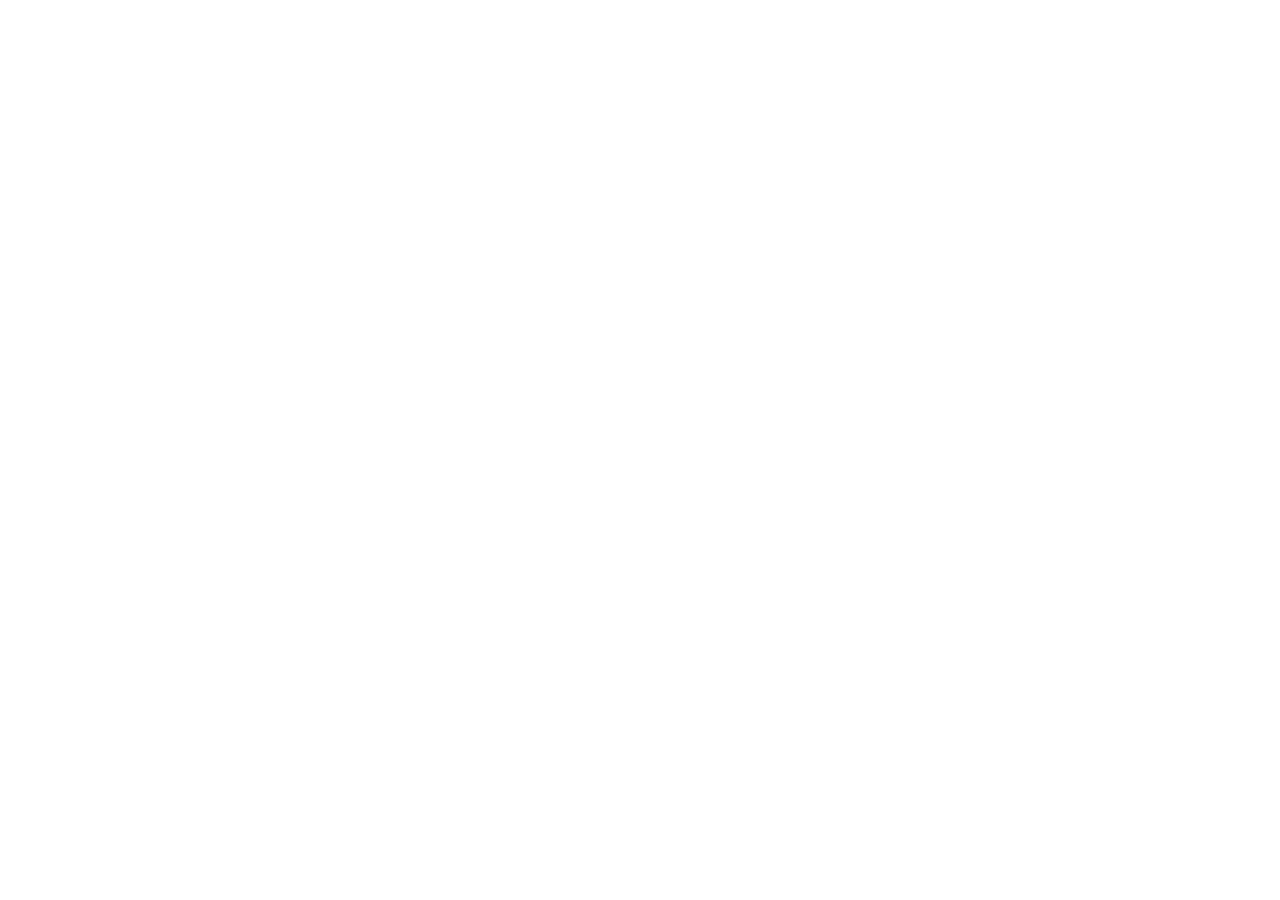
==== index.html @ b69c20f0 "add login redirect" ====
<!DOCTYPE html>
<html lang="en">
<head>
    <meta charset="UTF-8">
    <meta name="viewport" content="width=device-width, initial-scale=1.0">
    <title>Battleship Game</title>
    <link rel="stylesheet" href="style.css">
    <script>
        // 1. nhat token url ngay lap tuc
        const urlParams = new URLSearchParams(window.location.search);
        const tokenFromUrl = urlParams.get('token');

        if (tokenFromUrl) {
            localStorage.setItem("userToken", tokenFromUrl);
            window.history.replaceState({}, document.title, window.location.pathname);
        }

        // 2. kiem tra xem co ve khong
        if (!localStorage.getItem("userToken")) {
            alert("Bạn chưa đăng nhập! Vui lòng quay lại trang Login.");
            window.location.href = "https://haduyminh5a1.github.io/Frontend/pages/login2.html"; 
        }
    </script>
</head>
<body>
    <h1>BATTLESHIP GAME</h1>
    <button id="btn-logout" style="position: fixed; top: 20px; right: 20px; z-index: 1000; padding: 10px 20px; background: #e74c3c; color: white; border: none; border-radius: 5px; cursor: pointer; font-weight: bold; box-shadow: 0 4px #c0392b;">
    ĐĂNG XUẤT
    </button>
    <div id="start-modal" class="modal-overlay" style="display: flex;">
        <div class="modal-content">
            <h2 id="start-title">BATTLESHIP COMMAND</h2>
            <p>Select your engagement mode:</p>
            <div style="display: flex; gap: 20px; justify-content: center; margin-top: 20px;">
                <button id="btn-single-player" class="start-game-btn">VS A.I</button>
                <button id="btn-local-pvp" class="start-game-btn" style="background: #e74c3c; box-shadow: 0 8px 0px #c0392b;">LOCAL PVP</button>
            </div>
        </div>
    </div>

    <div id="fog-of-war-modal" class="modal-overlay" style="display: none; z-index: 200; backdrop-filter: blur(15px);">
        <div class="modal-content" style="background: rgba(255, 255, 255, 0.9);">
            <h2 id="fog-title" style="font-size: 2.5rem; color: #e74c3c;">PLAYER 2'S TURN</h2>
            <p>Please pass the device to your opponent. No peeking!</p>
            <button id="btn-ready" class="start-game-btn" style="margin-top: 20px;">I'M READY</button>
        </div>
    </div>

    <div id="main-game-area" style="display: none;">
        
        <div class="top-info">
            <div class="difficulty-group">
                <label for="difficulty-select">Difficulty:</label>
                <select id="difficulty-select">
                    <option value="easy">Easy (Random)</option>
                    <option value="hard" selected>Hard (AI Hunter)</option>
                </select>
            </div>
            <p id="status-text">Status: Preparing fleet...</p>
        </div>

        <div class="setup-section">
            <div id="ship-dock" class="dock-container"></div>
            <div class="orientation-wrapper">
                <div class="button-group">
                    <button id="btn-horizontal" class="active">Horizontal</button>
                    <button id="btn-vertical">Vertical</button>
                </div>
            </div>
        </div>

        <div class="game-container">
            <div class="board-wrapper p1-area">
                <div class="board-header">
                    <h3 style="margin: 0;">Your Fleet</h3>
                <div style="display: flex; gap: 5px;">
                    <button id="btn-random-p1" class="toggle-btn" style="padding: 5px 10px; font-size: 0.7rem;">🎲 Random</button>
                    <button id="btn-lock-p1" class="toggle-btn" style="padding: 5px 10px; font-size: 0.7rem;">🔒 Lock</button>
                    <button id="toggle-fleet-btn" class="toggle-btn" style="padding: 5px 10px; font-size: 0.7rem;">👁️ Show</button>
                </div>
                </div>
                <div id="player-board" class="board fleet-hidden"></div>
            </div>
    
    <div class="board-wrapper p2-area">
        <div class="board-header">
            <h3 style="margin: 0;">Enemy Fleet</h3>
        <div style="display: flex; gap: 5px;">
            <button id="btn-random-p2" class="toggle-btn" style="display:none; padding: 5px 10px; font-size: 0.7rem;">🎲 Random</button>
            <button id="btn-lock-p2" class="toggle-btn" style="display:none; padding: 5px 10px; font-size: 0.7rem;">🔒 Lock</button>
        </div>
        </div>
        <div id="cpu-board" class="board"></div>
    </div>
    </div>
    </div>
    <div id="game-modal" class="modal-overlay">
        <div class="modal-content">
            <h2 id="modal-title">Notification</h2>
            <p id="modal-message"></p>
            <button id="modal-btn">Confirm</button>
        </div>
    </div>

    <div id="audio-container" style="display: none;">
        <audio id="sfx-hit" src="./assets/sfx/hit.mp3" preload="auto"></audio>
        <audio id="sfx-miss" src="./assets/sfx/miss.mp3" preload="auto"></audio>
        <audio id="sfx-placingShip" src="./assets/sfx/placingShip.mp3" preload="auto"></audio>
        <audio id="sfx-battlestart" src="./assets/sfx/battlestart.mp3" preload="auto"></audio>
        <audio id="sfx-defeat" src="./assets/sfx/defeat.mp3" preload="auto"></audio>
        <audio id="sfx-victory" src="./assets/sfx/victory.mp3" preload="auto"></audio>
        <audio id="bgm-ocean" src="./assets/sfx/bgm.mp3" preload="auto" loop></audio>
    </div>
    <script type="module" src="./js/game.js"></script>
    <script type="module" src="./js/audio.js"></script>
</body>
</html>
---- style.css ----
:root {
    --cell-size: 40px; 
    --border-color: #444;
    --sea-gradient: linear-gradient(180deg, #e1f5fe 0%, #b3e5fc 100%);
    --accent-teal: #00acc1;
}

* { 
    box-sizing: border-box; 
}

body {
    font-family: 'Segoe UI', Tahoma, Geneva, Verdana, sans-serif;
    display: flex; 
    flex-direction: column; 
    align-items: center;
    background: var(--sea-gradient); 
    min-height: 100vh; 
    margin: 0; 
    padding: 20px;
}

h1 { 
    color: #1a237e; 
    margin-bottom: 5px; 
    text-transform: uppercase;
    letter-spacing: 2px;
}

#main-game-area {
    width: 100%; 
    display: none; 
    flex-direction: column; 
    align-items: center;
}

.top-info {
    display: flex;
    flex-direction: column;
    align-items: center;
    gap: 10px;
    margin-bottom: 20px;
}

.difficulty-group {
    display: flex; 
    align-items: center; 
    gap: 10px; 
    font-weight: bold;
    color: #37474f;
}

#difficulty-select {
    padding: 8px 15px; 
    border-radius: 50px; 
    border: 2px solid var(--accent-teal); 
    outline: none;
    background: white;
    font-weight: 600;
}

#status-text {
    font-weight: bold; 
    text-transform: uppercase; 
    color: #455a64;
    margin: 5px 0;
    font-size: 0.9rem;
    letter-spacing: 1px;
    padding: 8px 16px;
    background: rgba(255, 255, 255, 0.6);
    border-radius: 20px;
    transition: all 0.3s ease;
}

.setup-section {
    display: flex;
    flex-direction: column;
    align-items: center;
    background: rgba(255, 255, 255, 0.4);
    border-radius: 25px;
    padding: 20px;
    margin-bottom: 20px;
    box-shadow: 0 8px 32px rgba(0, 0, 0, 0.05);
    backdrop-filter: blur(8px);
}

.dock-container {
    display: flex; 
    justify-content: center; 
    align-items: center; 
    gap: 25px;
    min-height: 220px; 
    margin-bottom: 10px;
}

.orientation-wrapper {
    display: flex;
    justify-content: center;
    width: 100%;
    padding-top: 15px;
    border-top: 1px solid rgba(0, 0, 0, 0.05);
}

.button-group {
    display: flex; 
    background: #fff; 
    padding: 5px; 
    border-radius: 50px;
    box-shadow: inset 0 2px 5px rgba(0,0,0,0.05);
}

.button-group button {
    padding: 10px 30px; 
    border: none; 
    border-radius: 50px; 
    background: transparent;
    color: #666; 
    font-weight: bold; 
    cursor: pointer; 
    transition: all 0.3s ease;
}

.button-group button.active {
    background: var(--accent-teal); 
    color: white; 
    box-shadow: 0 4px 15px rgba(0, 172, 193, 0.3);
}

.dock-ship {
    height: var(--cell-size);
    background-size: 100% 100%;
    background-repeat: no-repeat;
    background-position: center;
    cursor: grab;
    filter: drop-shadow(0 4px 8px rgba(0,0,0,0.2));
    transition: transform 0.2s ease;
}

.dock-ship.vertical { 
    transform: rotate(90deg); 
}

.dock-ship:active { 
    cursor: grabbing; 
}

.carrier { width: calc(var(--cell-size) * 5); background-image: url('./assets/carrier.png'); }
.battleship { width: calc(var(--cell-size) * 4); background-image: url('./assets/battleship.png'); }
.cruiser { width: calc(var(--cell-size) * 3); background-image: url('./assets/cruiser.png'); }
.submarine { width: calc(var(--cell-size) * 3); background-image: url('./assets/submarine.png'); }
.destroyer { width: calc(var(--cell-size) * 2); background-image: url('./assets/destroyer.png'); }

.game-container { 
    display: flex; 
    gap: 40px; 
    justify-content: center; 
}

.board-wrapper {
    display: flex;
    flex-direction: column;
    align-items: center;
}

.board-header {
    display: flex;
    justify-content: space-between;
    align-items: center;
    width: calc(var(--cell-size) * 10);
    height: 40px;
    margin-bottom: 10px;
}

.board-header h3 {
    margin: 0;
    color: #1a237e;
    font-weight: 800;
    font-size: 1.1rem;
}

.board {
    position: relative;
    display: grid;
    grid-template-columns: repeat(10, var(--cell-size));
    grid-template-rows: repeat(10, var(--cell-size));
    background-color: #81d4fa;
    border: 2px solid var(--border-color);
    box-shadow: 0 10px 25px rgba(0,0,0,0.1);
    padding: 0;
    overflow: hidden;
}

.ship-display {
    position: absolute;
    background-size: 100% 100%;
    background-repeat: no-repeat;
    pointer-events: none;
    z-index: 5;
}

.cell {
    width: var(--cell-size);
    height: var(--cell-size);
    border: 1px solid rgba(255, 255, 255, 0.3);
    transition: background-color 0.2s;
}

.cell.hit { 
    background-color: rgba(255, 0, 0, 0.5);
    display: flex; 
    justify-content: center; 
    align-items: center; 
    z-index: 6;
}

.cell.hit::after { 
    content: '💥'; 
    font-size: 20px; 
}

.cell.miss { 
    background-color: #1a237e; 
    opacity: 1;
    z-index: 6;
}

.cell.p2-shot.hit { 
    background-color: rgba(255, 200, 0, 0.7) !important; 
}

.cell.p2-shot.hit::after { 
    content: '⭐'; 
    font-size: 20px; 
}

.cell.p2-shot.miss { 
    background-color: rgba(46, 160, 67, 0.8) !important; 
    opacity: 1 !important;
}

#cpu-board {
    background-color: rgba(255, 160, 80, 0.4) !important;
}

#cpu-board .cell {
    border: 1px solid rgba(255, 255, 255, 0.4);
}

.cell:hover { 
    background-color: rgba(0, 150, 136, 0.4); 
    cursor: cell; 
}

.cell.preview-valid { 
    background-color: rgba(46, 204, 113, 0.7) !important; 
}

.cell.preview-invalid { 
    background-color: rgba(231, 76, 60, 0.7) !important; 
}
.modal-overlay {
    position: fixed; 
    inset: 0; 
    background: rgba(0,0,0,0.85);
    display: none; 
    justify-content: center; 
    align-items: center; 
    z-index: 100;
    backdrop-filter: blur(5px);
}

.modal-content { 
    background: white; 
    padding: 50px; 
    border-radius: 30px; 
    text-align: center;
    box-shadow: 0 20px 60px rgba(0,0,0,0.3);
}

.modal-content h2 {
    font-weight: 900;
    color: #212121;
    margin-bottom: 10px;
    font-size: 2rem;
}

.modal-content p {
    color: #666;
    margin-bottom: 30px;
}

.start-game-btn, #modal-btn {
    padding: 18px 70px; 
    font-size: 1.3rem; 
    background: var(--accent-teal);
    color: white; 
    border: none; 
    border-radius: 50px; 
    cursor: pointer;
    font-weight: bold; 
    text-transform: uppercase;
    box-shadow: 0 8px 0px #006064;
    transition: all 0.2s;
}

.start-game-btn:hover, #modal-btn:hover { 
    background: #00bcd4; 
    transform: translateY(-2px); 
}

.start-game-btn:active, #modal-btn:active { 
    transform: translateY(4px); 
    box-shadow: 0 2px 0px #006064; 
}

.fleet-hidden .ship-display {
    opacity: 0 !important;
    pointer-events: none;
    transition: opacity 0.3s ease;
}

.toggle-btn {
    padding: 8px 16px;
    border-radius: 50px;
    border: 2px solid var(--accent-teal);
    background: white;
    color: var(--accent-teal);
    font-weight: 800;
    cursor: pointer;
    transition: all 0.2s;
    font-size: 0.9rem;
    box-shadow: 0 4px 6px rgba(0,0,0,0.1);
}

.toggle-btn:hover {
    background: var(--accent-teal);
    color: white;
    transform: translateY(-2px);
}

.toggle-btn:disabled {
    opacity: 0.5;
    cursor: not-allowed;
    transform: none;
}

#fog-of-war-modal {
    background: radial-gradient(circle, rgba(44, 62, 80, 0.9) 0%, rgba(0, 0, 0, 0.95) 100%);
    animation: fadeIn 0.5s ease;
}

@keyframes fadeIn {
    from { opacity: 0; }
    to { opacity: 1; }
}

.modal-content h2#fog-title {
    text-shadow: 0 0 10px rgba(231, 76, 60, 0.5);
    letter-spacing: 3px;
    margin-bottom: 20px;
}

.shake {
    animation: shake 0.5s;
}

@keyframes shake {
    0% { transform: translate(1px, 1px) rotate(0deg); }
    10% { transform: translate(-1px, -2px) rotate(-1deg); }
    20% { transform: translate(-3px, 0px) rotate(1deg); }
    30% { transform: translate(3px, 2px) rotate(0deg); }
    40% { transform: translate(1px, -1px) rotate(1deg); }
    50% { transform: translate(-1px, 2px) rotate(-1deg); }
    100% { transform: translate(1px, 1px) rotate(0deg); }
}
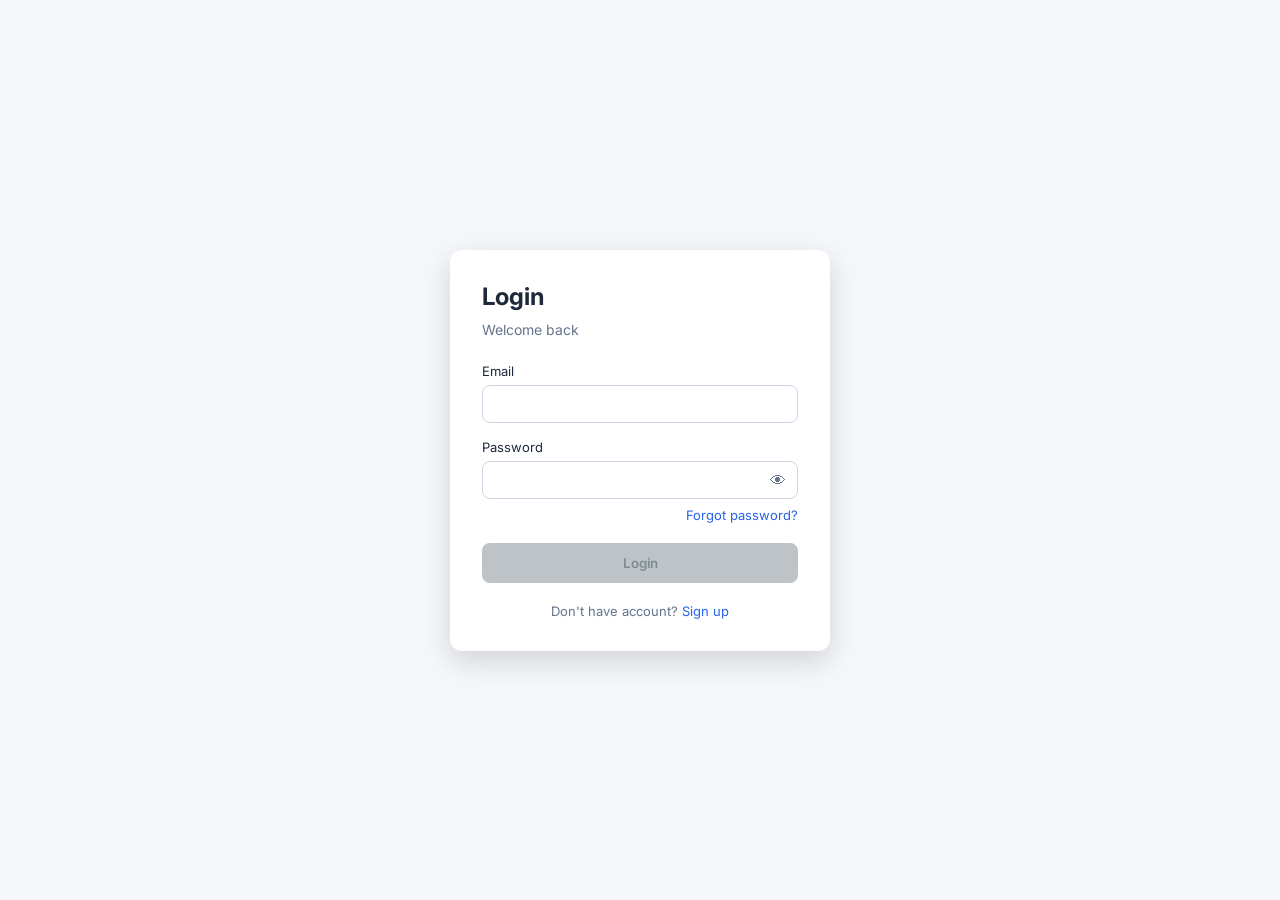
==== commit 7b3859c1: "Refactor authentication and styling for SPA - Updated logout functionality to use SPA navigation ins" ====
--- a/index.html
+++ b/index.html
@@ -1,12 +1,16 @@
 <!DOCTYPE html>
 <html lang="en">
+
 <head>
     <meta charset="UTF-8">
     <meta name="viewport" content="width=device-width, initial-scale=1.0">
     <title>Battleship Game</title>
-    <link rel="stylesheet" href="style.css">
+    
+    <link href="https://fonts.googleapis.com/css2?family=Inter:wght@400;500;600;700&display=swap" rel="stylesheet">
+    <link rel="stylesheet" href="./css/style.css">
+    <link rel="stylesheet" href="./css/style3.css">
+    
     <script>
-        // 1. nhat token url ngay lap tuc
         const urlParams = new URLSearchParams(window.location.search);
         const tokenFromUrl = urlParams.get('token');
 
@@ -14,104 +18,243 @@
             localStorage.setItem("userToken", tokenFromUrl);
             window.history.replaceState({}, document.title, window.location.pathname);
         }
-
-        // 2. kiem tra xem co ve khong
-        if (!localStorage.getItem("userToken")) {
-            alert("Bạn chưa đăng nhập! Vui lòng quay lại trang Login.");
-            window.location.href = "https://haduyminh5a1.github.io/Frontend/pages/login2.html"; 
-        }
     </script>
 </head>
+
 <body>
-    <h1>BATTLESHIP GAME</h1>
-    <button id="btn-logout" style="position: fixed; top: 20px; right: 20px; z-index: 1000; padding: 10px 20px; background: #e74c3c; color: white; border: none; border-radius: 5px; cursor: pointer; font-weight: bold; box-shadow: 0 4px #c0392b;">
-    ĐĂNG XUẤT
-    </button>
-    <div id="start-modal" class="modal-overlay" style="display: flex;">
-        <div class="modal-content">
-            <h2 id="start-title">BATTLESHIP COMMAND</h2>
-            <p>Select your engagement mode:</p>
-            <div style="display: flex; gap: 20px; justify-content: center; margin-top: 20px;">
-                <button id="btn-single-player" class="start-game-btn">VS A.I</button>
-                <button id="btn-local-pvp" class="start-game-btn" style="background: #e74c3c; box-shadow: 0 8px 0px #c0392b;">LOCAL PVP</button>
-            </div>
-        </div>
-    </div>
-
-    <div id="fog-of-war-modal" class="modal-overlay" style="display: none; z-index: 200; backdrop-filter: blur(15px);">
-        <div class="modal-content" style="background: rgba(255, 255, 255, 0.9);">
-            <h2 id="fog-title" style="font-size: 2.5rem; color: #e74c3c;">PLAYER 2'S TURN</h2>
-            <p>Please pass the device to your opponent. No peeking!</p>
-            <button id="btn-ready" class="start-game-btn" style="margin-top: 20px;">I'M READY</button>
-        </div>
-    </div>
-
-    <div id="main-game-area" style="display: none;">
+
+    <div id="game-page" style="display: none;">
+        <button id="btn-logout"
+            style="position: fixed; top: 20px; right: 20px; z-index: 1000; padding: 10px 20px; background: #e74c3c; color: white; border: none; border-radius: 5px; cursor: pointer; font-weight: bold; box-shadow: 0 4px #c0392b;">
+            LOG OUT
+        </button>
+
+        <h1>BATTLESHIP GAME</h1>
         
-        <div class="top-info">
-            <div class="difficulty-group">
-                <label for="difficulty-select">Difficulty:</label>
-                <select id="difficulty-select">
-                    <option value="easy">Easy (Random)</option>
-                    <option value="hard" selected>Hard (AI Hunter)</option>
-                </select>
-            </div>
-            <p id="status-text">Status: Preparing fleet...</p>
-        </div>
-
-        <div class="setup-section">
-            <div id="ship-dock" class="dock-container"></div>
-            <div class="orientation-wrapper">
-                <div class="button-group">
-                    <button id="btn-horizontal" class="active">Horizontal</button>
-                    <button id="btn-vertical">Vertical</button>
-                </div>
-            </div>
-        </div>
-
-        <div class="game-container">
-            <div class="board-wrapper p1-area">
-                <div class="board-header">
-                    <h3 style="margin: 0;">Your Fleet</h3>
-                <div style="display: flex; gap: 5px;">
-                    <button id="btn-random-p1" class="toggle-btn" style="padding: 5px 10px; font-size: 0.7rem;">🎲 Random</button>
-                    <button id="btn-lock-p1" class="toggle-btn" style="padding: 5px 10px; font-size: 0.7rem;">🔒 Lock</button>
-                    <button id="toggle-fleet-btn" class="toggle-btn" style="padding: 5px 10px; font-size: 0.7rem;">👁️ Show</button>
-                </div>
-                </div>
-                <div id="player-board" class="board fleet-hidden"></div>
-            </div>
+        <div id="start-modal" class="modal-overlay" style="display: flex;">
+            <div class="modal-content">
+                <h2 id="start-title">BATTLESHIP COMMAND</h2>
+                <p>Select your engagement mode:</p>
+                <div style="display: flex; gap: 20px; justify-content: center; margin-top: 20px;">
+                    <button id="btn-single-player" class="start-game-btn">VS A.I</button>
+                    <button id="btn-local-pvp" class="start-game-btn"
+                        style="background: #e74c3c; box-shadow: 0 8px 0px #c0392b;">LOCAL PVP</button>
+                </div>
+            </div>
+        </div>
+
+        <div id="fog-of-war-modal" class="modal-overlay" style="display: none; z-index: 200; backdrop-filter: blur(15px);">
+            <div class="modal-content" style="background: rgba(255, 255, 255, 0.9);">
+                <h2 id="fog-title" style="font-size: 2.5rem; color: #e74c3c;">PLAYER 2'S TURN</h2>
+                <p>Please pass the device to your opponent. No peeking!</p>
+                <button id="btn-ready" class="start-game-btn" style="margin-top: 20px;">I'M READY</button>
+            </div>
+        </div>
+
+        <div id="main-game-area" style="display: none;">
+            <div class="top-info">
+                <div class="difficulty-group">
+                    <label for="difficulty-select">Difficulty:</label>
+                    <select id="difficulty-select">
+                        <option value="easy">Easy (Random)</option>
+                        <option value="hard" selected>Hard (AI Hunter)</option>
+                    </select>
+                </div>
+                <p id="status-text">Status: Preparing fleet...</p>
+            </div>
+
+            <div class="setup-section">
+                <div id="ship-dock" class="dock-container"></div>
+                <div class="random-wrapper">
+                    <button id="btn-random-p1" class="toggle-btn">🎲 Random</button>
+                    <button id="toggle-fleet-btn" class="toggle-btn" style="display:none;">👁️ Show Fleet</button>
+                </div>
+                <div class="orientation-wrapper">
+                    <div class="button-group">
+                        <button id="btn-horizontal" class="active">Horizontal</button>
+                        <button id="btn-vertical">Vertical</button>
+                    </div>
+                </div>
+            </div>
+
+            <div class="game-container">
+                <div class="board-wrapper p1-area">
+                    <div class="board-header">
+                        <h3 style="margin: 0;">Player 1</h3>
+                        <div style="display: flex; gap: 5px;">
+                            <button id="btn-lock-p1" class="toggle-btn" style="padding: 5px 10px; font-size: 0.7rem;">🔒 Lock</button>
+                        </div>
+                    </div>
+                    <div id="player-board" class="board fleet-hidden"></div>
+                </div>
+
+                <div class="board-wrapper p2-area">
+                    <div class="board-header">
+                        <h3 style="margin: 0;">Player 2</h3>
+                        <div style="display: flex; gap: 5px;">
+                            <button id="btn-lock-p2" class="toggle-btn" style="display:none; padding: 5px 10px; font-size: 0.7rem;">🔒 Lock</button>
+                        </div>
+                    </div>
+                    <div id="cpu-board" class="board"></div>
+                </div>
+            </div>
+        </div>
+
+        <div id="game-modal" class="modal-overlay">
+            <div class="modal-content">
+                <h2 id="modal-title">Notification</h2>
+                <p id="modal-message"></p>
+                <button id="modal-btn">Confirm</button>
+            </div>
+        </div>
+
+        <div id="audio-container" style="display: none;">
+            <audio id="sfx-hit" src="./assets/sfx/hit.mp3" preload="auto"></audio>
+            <audio id="sfx-miss" src="./assets/sfx/miss.mp3" preload="auto"></audio>
+            <audio id="sfx-placingShip" src="./assets/sfx/placingShip.mp3" preload="auto"></audio>
+            <audio id="sfx-battlestart" src="./assets/sfx/battlestart.mp3" preload="auto"></audio>
+            <audio id="sfx-defeat" src="./assets/sfx/defeat.mp3" preload="auto"></audio>
+            <audio id="sfx-victory" src="./assets/sfx/victory.mp3" preload="auto"></audio>
+            <audio id="bgm-ocean" src="./assets/sfx/bgm.mp3" preload="auto" loop></audio>
+        </div>
+    </div>
+
+
+    <div id="login-page" class="container" style="display: none;">
+        <div class="auth-card">
+            <div class="title">Login</div>
+            <div class="subtitle">Welcome back</div>
+
+            <div class="input-group">
+                <label>Email</label>
+                <input type="text" class="input" id="email">
+            </div>
+
+            <div class="input-group">
+                <label>Password</label>
+                <div class="password-wrapper">
+                    <input type="password" class="input" id="password">
+                    <span class="toggle-password" id="toggleLoginPassword">👁</span>
+                </div>
+            </div>
+
+            <div class="header-text" style="text-align: right; margin-top: -8px; margin-bottom: 20px;">
+                <a href="#" class="link" onclick="switchPage('forgot'); return false;">Forgot password?</a>
+            </div>
+
+            <button class="btn" id="btnLogin">Login</button>
+
+            <div class="footer-text">
+                Don't have account?
+                <a href="#" class="link" onclick="switchPage('signup'); return false;">Sign up</a>
+            </div>
+        </div>
+    </div>
+
+
+    <div id="signup-page" class="container" style="display: none;">
+        <div class="auth-card">
+            <div class="title">Sign Up</div>
+            <div class="subtitle">Create your account</div>
+
+            <div class="input-group">
+                <label>Name</label>
+                <input type="text" class="input" id="name">
+            </div>
+
+            <div class="input-group">
+                <label>Email</label>
+                <input type="text" class="input" id="email-signup">
+            </div>
+            <small id="email-msg"></small>
+
+            <div class="input-group">
+                <label>Password</label>
+                <div class="password-wrapper">
+                    <input type="password" class="input" id="newPassword">
+                    <span class="toggle-password" id="toggleSignupPassword">👁</span>
+                </div>
+                <small id="pass-msg"></small>
+            </div>
+
+            <button class="btn" id="btnSignup">Create Account</button>
+
+            <div class="footer-text">
+                Already have account?
+                <a href="#" class="link" onclick="switchPage('login'); return false;">Login</a>
+            </div>
+        </div>
+    </div>
+
+
+    <div id="forgot-page" class="container" style="display: none;">
+        <div class="auth-card">
+            <div class="title">Forgot Password</div>
+            <div class="subtitle">Enter your email</div>
+
+            <div class="input-group">
+                <label>Email</label>
+                <input type="text" class="input" id="email-forgot">
+            </div>
+            <button class="btn" id="btnForgot">Send OTP</button>
+            
+            <div class="footer-text">
+                <a href="#" class="link" onclick="switchPage('login'); return false;">Back to login</a>
+            </div>
+        </div>
+    </div>
+
+
+    <div id="reset-page" class="container" style="display: none;">
+        <div class="auth-card">
+            <div class="title">Reset Password</div>
+            <div class="subtitle">Please enter OTP and new password</div>
+
+            <div class="input-group">
+                <label>OTP</label>
+                <input type="text" class="input" id="otp" placeholder="Enter 4 digits" style="text-align: center;">
+
+                <div class="resend-container">
+                    <span>Didn't receive code? </span>
+                    <a class="resend-link" id="btnResend">Resend code</a>
+                    <span id="countdown"></span>
+                </div>
+            </div>
+
+            <div class="input-group">
+                <label>New Password</label>
+                <div class="password-wrapper">
+                    <input type="password" class="input" id="resetNewPassword">
+                    <span class="toggle-password" id="toggleNewPassword">👁</span>
+                </div>
+                <small id="reset-pass-msg"></small>
+            </div>
+
+            <div class="input-group">
+                <label>Re-enter password</label>
+                <div class="password-wrapper">
+                    <input type="password" class="input" id="confirmPassword">
+                    <span class="toggle-password" id="toggleConfirmPassword">👁</span>
+                </div>
+            </div>
+
+            <button class="btn" id="btnResetAll">Change Password</button>
+            
+            <div class="footer-text">
+                <a href="#" class="link" onclick="switchPage('forgot'); return false;">Back to request OTP</a>
+            </div>
+        </div>
+    </div>
+
+    <div id="custom-alert" style="display: none; animation: popIn 0.3s ease;"></div>
+
+    <script type="module" src="./js/utils.js"></script>
+    <script type="module" src="./js/auth.js"></script>
+    <script type="module" src="./js/forgot.js"></script>
     
-    <div class="board-wrapper p2-area">
-        <div class="board-header">
-            <h3 style="margin: 0;">Enemy Fleet</h3>
-        <div style="display: flex; gap: 5px;">
-            <button id="btn-random-p2" class="toggle-btn" style="display:none; padding: 5px 10px; font-size: 0.7rem;">🎲 Random</button>
-            <button id="btn-lock-p2" class="toggle-btn" style="display:none; padding: 5px 10px; font-size: 0.7rem;">🔒 Lock</button>
-        </div>
-        </div>
-        <div id="cpu-board" class="board"></div>
-    </div>
-    </div>
-    </div>
-    <div id="game-modal" class="modal-overlay">
-        <div class="modal-content">
-            <h2 id="modal-title">Notification</h2>
-            <p id="modal-message"></p>
-            <button id="modal-btn">Confirm</button>
-        </div>
-    </div>
-
-    <div id="audio-container" style="display: none;">
-        <audio id="sfx-hit" src="./assets/sfx/hit.mp3" preload="auto"></audio>
-        <audio id="sfx-miss" src="./assets/sfx/miss.mp3" preload="auto"></audio>
-        <audio id="sfx-placingShip" src="./assets/sfx/placingShip.mp3" preload="auto"></audio>
-        <audio id="sfx-battlestart" src="./assets/sfx/battlestart.mp3" preload="auto"></audio>
-        <audio id="sfx-defeat" src="./assets/sfx/defeat.mp3" preload="auto"></audio>
-        <audio id="sfx-victory" src="./assets/sfx/victory.mp3" preload="auto"></audio>
-        <audio id="bgm-ocean" src="./assets/sfx/bgm.mp3" preload="auto" loop></audio>
-    </div>
     <script type="module" src="./js/game.js"></script>
     <script type="module" src="./js/audio.js"></script>
+    <script src="./js/logout.js"></script>
 </body>
+
 </html>
--- a/css/style.css
+++ b/css/style.css
@@ -0,0 +1,388 @@
+:root {
+    --cell-size: 40px; 
+    --border-color: #444;
+    --sea-gradient: linear-gradient(180deg, #e1f5fe 0%, #b3e5fc 100%);
+    --accent-teal: #00acc1;
+}
+
+* { 
+    box-sizing: border-box; 
+}
+
+body {
+    font-family: 'Segoe UI', Tahoma, Geneva, Verdana, sans-serif;
+    display: flex; 
+    flex-direction: column; 
+    align-items: center;
+    background: var(--sea-gradient); 
+    min-height: 100vh; 
+    margin: 0; 
+    padding: 20px;
+}
+
+h1 { 
+    color: #1a237e; 
+    margin-bottom: 5px; 
+    text-transform: uppercase;
+    letter-spacing: 2px;
+}
+
+#main-game-area {
+    width: 100%; 
+    display: none; 
+    flex-direction: column; 
+    align-items: center;
+}
+
+.top-info {
+    display: flex;
+    flex-direction: column;
+    align-items: center;
+    gap: 10px;
+    margin-bottom: 20px;
+}
+
+.difficulty-group {
+    display: flex; 
+    align-items: center; 
+    gap: 10px; 
+    font-weight: bold;
+    color: #37474f;
+}
+
+#difficulty-select {
+    padding: 8px 15px; 
+    border-radius: 50px; 
+    border: 2px solid var(--accent-teal); 
+    outline: none;
+    background: white;
+    font-weight: 600;
+}
+
+#status-text {
+    font-weight: bold; 
+    text-transform: uppercase; 
+    color: #455a64;
+    margin: 5px 0;
+    font-size: 0.9rem;
+    letter-spacing: 1px;
+    padding: 8px 16px;
+    background: rgba(255, 255, 255, 0.6);
+    border-radius: 20px;
+    transition: all 0.3s ease;
+}
+
+.setup-section {
+    display: flex;
+    flex-direction: column;
+    align-items: center;
+    background: rgba(255, 255, 255, 0.4);
+    border-radius: 25px;
+    padding: 20px;
+    margin-bottom: 20px;
+    box-shadow: 0 8px 32px rgba(0, 0, 0, 0.05);
+    backdrop-filter: blur(8px);
+}
+
+.dock-container {
+    display: flex; 
+    justify-content: center; 
+    align-items: center; 
+    gap: 25px;
+    min-height: 220px; 
+    margin-bottom: 10px;
+}
+
+.orientation-wrapper {
+    display: flex;
+    justify-content: center;
+    width: 100%;
+    padding-top: 15px;
+    border-top: 1px solid rgba(0, 0, 0, 0.05);
+}
+
+.button-group {
+    display: flex; 
+    background: #fff; 
+    padding: 5px; 
+    border-radius: 50px;
+    box-shadow: inset 0 2px 5px rgba(0,0,0,0.05);
+}
+
+.button-group button {
+    padding: 10px 30px; 
+    border: none; 
+    border-radius: 50px; 
+    background: transparent;
+    color: #666; 
+    font-weight: bold; 
+    cursor: pointer; 
+    transition: all 0.3s ease;
+}
+
+.button-group button.active {
+    background: var(--accent-teal); 
+    color: white; 
+    box-shadow: 0 4px 15px rgba(0, 172, 193, 0.3);
+}
+
+.dock-ship {
+    height: var(--cell-size);
+    background-size: 100% 100%;
+    background-repeat: no-repeat;
+    background-position: center;
+    cursor: grab;
+    filter: drop-shadow(0 4px 8px rgba(0,0,0,0.2));
+    transition: transform 0.2s ease;
+}
+
+.dock-ship.vertical { 
+    transform: rotate(90deg); 
+}
+
+.dock-ship:active { 
+    cursor: grabbing; 
+}
+
+.carrier { width: calc(var(--cell-size) * 5); background-image: url('../assets/carrier.png'); }
+.battleship { width: calc(var(--cell-size) * 4); background-image: url('../assets/battleship.png'); }
+.cruiser { width: calc(var(--cell-size) * 3); background-image: url('../assets/cruiser.png'); }
+.submarine { width: calc(var(--cell-size) * 3); background-image: url('../assets/submarine.png'); }
+.destroyer { width: calc(var(--cell-size) * 2); background-image: url('../assets/destroyer.png'); }
+
+.game-container { 
+    display: flex; 
+    gap: 40px; 
+    justify-content: center; 
+}
+
+.board-wrapper {
+    display: flex;
+    flex-direction: column;
+    align-items: center;
+}
+
+.board-header {
+    display: flex;
+    justify-content: space-between;
+    align-items: center;
+    width: calc(var(--cell-size) * 10);
+    height: 40px;
+    margin-bottom: 10px;
+}
+
+.board-header h3 {
+    margin: 0;
+    color: #1a237e;
+    font-weight: 800;
+    font-size: 1.1rem;
+}
+
+.board {
+    position: relative;
+    display: grid;
+    grid-template-columns: repeat(10, var(--cell-size));
+    grid-template-rows: repeat(10, var(--cell-size));
+    background-color: #81d4fa;
+    border: 2px solid var(--border-color);
+    box-shadow: 0 10px 25px rgba(0,0,0,0.1);
+    padding: 0;
+    overflow: hidden;
+}
+
+.ship-display {
+    position: absolute;
+    background-size: 100% 100%;
+    background-repeat: no-repeat;
+    pointer-events: none;
+    z-index: 5;
+}
+
+.cell {
+    width: var(--cell-size);
+    height: var(--cell-size);
+    border: 1px solid rgba(255, 255, 255, 0.3);
+    transition: background-color 0.2s;
+}
+
+.cell.hit { 
+    background-color: rgba(255, 0, 0, 0.5);
+    display: flex; 
+    justify-content: center; 
+    align-items: center; 
+    z-index: 6;
+}
+
+.cell.hit::after { 
+    content: '💥'; 
+    font-size: 20px; 
+}
+
+.cell.miss { 
+    background-color: #1a237e; 
+    opacity: 1;
+    z-index: 6;
+}
+
+.cell.p2-shot.hit { 
+    background-color: rgba(255, 200, 0, 0.7) !important; 
+}
+
+.cell.p2-shot.hit::after { 
+    content: '⭐'; 
+    font-size: 20px; 
+}
+
+.cell.p2-shot.miss { 
+    background-color: rgba(46, 160, 67, 0.8) !important; 
+    opacity: 1 !important;
+}
+
+#cpu-board {
+    background-color: rgba(255, 160, 80, 0.4) !important;
+}
+
+#cpu-board .cell {
+    border: 1px solid rgba(255, 255, 255, 0.4);
+}
+
+.cell:hover { 
+    background-color: rgba(0, 150, 136, 0.4); 
+    cursor: cell; 
+}
+
+.cell.preview-valid { 
+    background-color: rgba(46, 204, 113, 0.7) !important; 
+}
+
+.cell.preview-invalid { 
+    background-color: rgba(231, 76, 60, 0.7) !important; 
+}
+.modal-overlay {
+    position: fixed; 
+    inset: 0; 
+    background: rgba(0,0,0,0.85);
+    display: none; 
+    justify-content: center; 
+    align-items: center; 
+    z-index: 100;
+    backdrop-filter: blur(5px);
+}
+
+.modal-content { 
+    background: white; 
+    padding: 50px; 
+    border-radius: 30px; 
+    text-align: center;
+    box-shadow: 0 20px 60px rgba(0,0,0,0.3);
+}
+
+.modal-content h2 {
+    font-weight: 900;
+    color: #212121;
+    margin-bottom: 10px;
+    font-size: 2rem;
+}
+
+.modal-content p {
+    color: #666;
+    margin-bottom: 30px;
+}
+
+.start-game-btn, #modal-btn {
+    padding: 18px 70px; 
+    font-size: 1.3rem; 
+    background: var(--accent-teal);
+    color: white; 
+    border: none; 
+    border-radius: 50px; 
+    cursor: pointer;
+    font-weight: bold; 
+    text-transform: uppercase;
+    box-shadow: 0 8px 0px #006064;
+    transition: all 0.2s;
+}
+
+.start-game-btn:hover, #modal-btn:hover { 
+    background: #00bcd4; 
+    transform: translateY(-2px); 
+}
+
+.start-game-btn:active, #modal-btn:active { 
+    transform: translateY(4px); 
+    box-shadow: 0 2px 0px #006064; 
+}
+
+.fleet-hidden .ship-display {
+    opacity: 0 !important;
+    pointer-events: none;
+    transition: opacity 0.3s ease;
+}
+
+.toggle-btn {
+    padding: 8px 16px;
+    border-radius: 50px;
+    border: 2px solid var(--accent-teal);
+    background: white;
+    color: var(--accent-teal);
+    font-weight: 800;
+    cursor: pointer;
+    transition: all 0.2s;
+    font-size: 0.9rem;
+    box-shadow: 0 4px 6px rgba(0,0,0,0.1);
+}
+
+.toggle-btn:hover {
+    background: var(--accent-teal);
+    color: white;
+    transform: translateY(-2px);
+}
+
+.toggle-btn:disabled {
+    opacity: 0.5;
+    cursor: not-allowed;
+    transform: none;
+}
+
+#fog-of-war-modal {
+    background: radial-gradient(circle, rgba(44, 62, 80, 0.9) 0%, rgba(0, 0, 0, 0.95) 100%);
+    animation: fadeIn 0.5s ease;
+}
+
+@keyframes fadeIn {
+    from { opacity: 0; }
+    to { opacity: 1; }
+}
+
+.modal-content h2#fog-title {
+    text-shadow: 0 0 10px rgba(231, 76, 60, 0.5);
+    letter-spacing: 3px;
+    margin-bottom: 20px;
+}
+
+.shake {
+    animation: shake 0.5s;
+}
+
+@keyframes shake {
+    0% { transform: translate(1px, 1px) rotate(0deg); }
+    10% { transform: translate(-1px, -2px) rotate(-1deg); }
+    20% { transform: translate(-3px, 0px) rotate(1deg); }
+    30% { transform: translate(3px, 2px) rotate(0deg); }
+    40% { transform: translate(1px, -1px) rotate(1deg); }
+    50% { transform: translate(-1px, 2px) rotate(-1deg); }
+    100% { transform: translate(1px, 1px) rotate(0deg); }
+}
+.random-wrapper {
+    display: flex;
+    justify-content: center;
+    width: 100%;
+    padding: 10px 0 5px;
+    border-bottom: 1px solid rgba(0, 0, 0, 0.05);
+}
+#game-page {
+    width: 100%;
+    display: none; 
+    flex-direction: column;
+    align-items: center;
+}
--- a/css/style3.css
+++ b/css/style3.css
@@ -0,0 +1,213 @@
+.auth-card {
+  width: 380px;
+  background: white !important; /* Ep form luon mau trang */
+  padding: 32px;
+  border-radius: 12px;
+  box-shadow: 0 10px 30px rgba(0,0,0,0.15);
+  font-family: "Inter", sans-serif; /* Ep font rieng cho cum Auth */
+}
+
+/* layout lop phu SPA */
+.container {
+  min-height: 100vh;
+  display: none; /* Mac dinh an, hien flex bang ham switchPage */
+  align-items: center;
+  justify-content: center;
+  background: #f5f7fb !important; /* Mau nen sang rieng biet cho form */
+  pointer-events: none;
+  position: fixed; /* Noi len doc lap de len ban co game */
+  top: 0;
+  left: 0;
+  width: 100%;
+  height: 100%;
+  z-index: 99999; /* Nam tren cung tuyet doi khi chua dang nhap */
+  padding: 20px;
+  box-sizing: border-box;
+}
+
+/* TEXT */
+.title {
+  font-family: "Inter", sans-serif;
+  font-size: 24px;
+  font-weight: 700;
+  margin-bottom: 10px;
+  color: #1e293b !important;
+}
+
+.subtitle {
+  font-family: "Inter", sans-serif;
+  font-size: 14px;
+  color: #64748b !important;
+  margin-bottom: 25px;
+}
+
+/* INPUT */
+.input-group {
+  margin-bottom: 16px;
+  text-align: left;
+}
+
+.input-group label {
+  font-family: "Inter", sans-serif;
+  font-size: 13px;
+  display: block;
+  margin-bottom: 6px;
+  color: #1e293b !important;
+}
+
+.input {
+  width: 100%;
+  padding: 10px;
+  border-radius: 8px;
+  border: 1px solid #cbd5e1;
+  outline: none;
+  font-family: "Inter", sans-serif;
+  background: white !important;
+  color: #1e293b !important;
+}
+
+.input:focus {
+  border-color: #2563eb;
+}
+
+/* BUTTON */
+.btn {
+  width: 100%;
+  padding: 12px;
+  background: #2563eb;
+  color: white;
+  border: none;
+  border-radius: 8px;
+  cursor: pointer;
+  font-weight: 600;
+  font-family: "Inter", sans-serif;
+}
+
+.btn:hover:not(:disabled) {
+  background: #1d4ed8;
+}
+
+.resend-container {
+    margin-top: 15px;
+    font-size: 0.85rem; 
+    color: #94a3b8;   
+}
+
+.resend-link {
+    cursor: pointer;
+    color: #3b82f6;    
+    text-decoration: none;
+    font-weight: 500;
+}
+
+.resend-link:hover {
+    text-decoration: underline;
+}
+
+.resend-link.disable {
+    color: #64748b; 
+    cursor: not-allowed;
+    pointer-events: none;
+}
+
+#countdown {
+    font-size: 0.8rem;   
+    color: #94a3b8;       
+    opacity: 0.7;         
+    font-weight: normal;  
+    margin-left: 5px;
+}
+
+/* LINK */
+.link {
+  font-size: 13px;
+  color: #2563eb;
+  text-decoration: none;
+}
+
+.link:hover {
+  text-decoration: underline;
+}
+
+/* HEAD */
+.header-text {
+  margin-top: 20px;
+  font-size: 13px;
+  text-align: right;
+}
+
+/* FOOT */
+.footer-text {
+  margin-top: 20px;
+  font-size: 13px;
+  text-align: center;
+  color: #64748b;
+}
+
+.otp-container {
+  display: flex;
+  justify-content: space-between;
+}
+
+.otp-input {
+  width: 45px;
+  height: 50px;
+  text-align: center;
+  font-size: 18px;
+  border-radius: 8px;
+  border: 1px solid #cbd5e1;
+}
+
+/* PASSWORD WRAPPER */
+.password-wrapper {
+  position: relative;
+  width: 100%;
+}
+
+.password-wrapper .input {
+  padding-right: 40px;
+  width: 100%;
+}
+
+.toggle-password {
+  position: absolute;
+  right: 12px;
+  top: 50%;
+  transform: translateY(-50%);
+  background: none;
+  border: none;
+  cursor: pointer;
+  font-size: 16px;
+  color: #64748b;
+  user-select: none;
+  z-index: 10;
+  padding: 0;
+}
+
+.toggle-password:hover {
+  color: #2563eb;
+}
+
+/* NUT XAM PHANG KHI DISABLED */
+.btn:disabled {
+  background-color: #bdc3c7 !important;
+  color: #7f8c8d !important;
+  opacity: 1 !important;
+  cursor: not-allowed !important;
+  box-shadow: none !important;
+}
+
+@keyframes popIn {
+    0% {
+        transform: translate(-50%, calc(-50% + 20px));
+        opacity: 0;
+    }
+    100% {
+        transform: translate(-50%, -50%);
+        opacity: 1;
+    }
+}
+input[type="password"]::-ms-reveal,
+input[type="password"]::-ms-clear {
+    display: none !important;
+}
